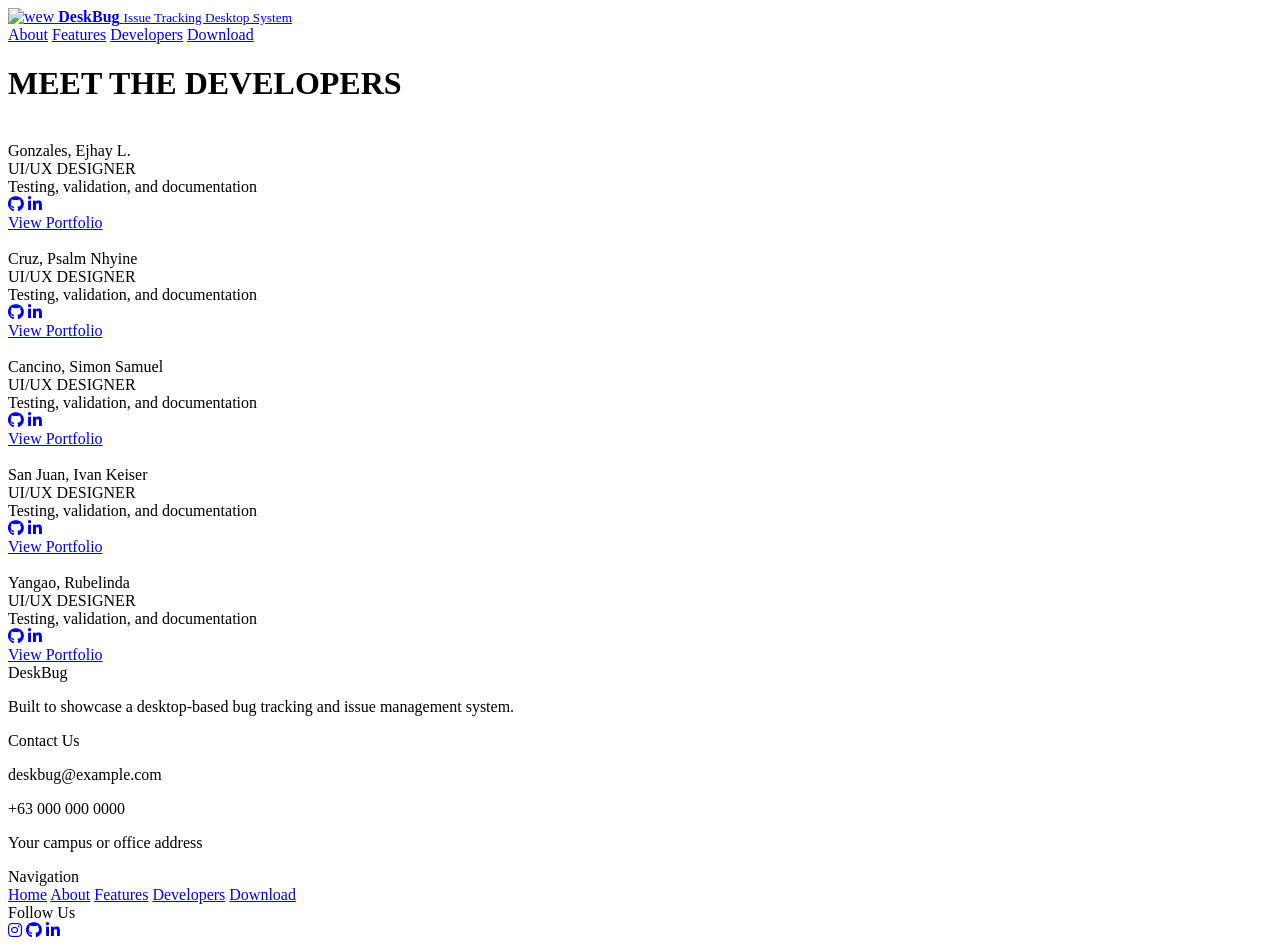
==== developers.html @ 0495f387 "Create developers.html" ====
<!DOCTYPE html>
<html lang="en">
<head>
<meta charset="UTF-8">
<meta name="viewport" content="width=device-width, initial-scale=1.0">
<title>Developers</title>

<link href="https://fonts.googleapis.com/css2?family=Poppins:wght@300;400;600;700&display=swap" rel="stylesheet">
<link rel="stylesheet" href="https://cdnjs.cloudflare.com/ajax/libs/font-awesome/6.5.0/css/all.min.css">

<link rel="stylesheet" href="developers.css">
</head>

<body>

<div class="page-shell">
    <header class="site-header">
      <a class="brand" href="#top" aria-label="DeskBug home">
        <span class="brand-mark">
            <img src="image/deskbug-logo.png" alt="wew">
        </span>
        <span class="brand-text">
          <strong>DeskBug</strong>
          <small>Issue Tracking Desktop System</small>
        </span>
      </a>

      <nav class="site-nav">
        <a href="index.html#about">About</a>
        <a href="index.html#features">Features</a>
        <a href="developers.html">Developers</a>
        <a href="index.html#download">Download</a>
      </nav>
    </header>

<div class="container">
<h1>MEET THE DEVELOPERS</h1>

<div class="cards">

<div class="card">
<div class="avatar">
<img src="pictures/ejhay.jpg" alt="">
</div>
<div class="name">Gonzales, Ejhay L.</div>
<div class="role">UI/UX DESIGNER</div>
<div class="desc">Testing, validation, and documentation</div>
<div class="icons">
<a href="https://github.com/CosmicJhay"><i class="fa-brands fa-github"></i></a>
<a href="https://www.linkedin.com/in/cosmicjhay/"><i class="fa-brands fa-linkedin-in"></i></a>
</div>
<a href="https://cosmicjhay.github.io/My-Portfolio/" class="btn">View Portfolio</a>
</div>

<div class="card">
<div class="avatar">
<img src="pictures/psalm.png" alt="">
</div>
<div class="name">Cruz, Psalm Nhyine</div>
<div class="role">UI/UX DESIGNER</div>
<div class="desc">Testing, validation, and documentation</div>
<div class="icons">
<a href="https://github.com/pscacruzcantcode"><i class="fa-brands fa-github"></i></a>
<a href="https://www.linkedin.com/in/psalm-nhyine-4374ba395/"><i class="fa-brands fa-linkedin-in"></i></a>
</div>
<a href="https://pscacruzcantcode.github.io/Portfolio/" class="btn">View Portfolio</a>
</div>

<div class="card">
<div class="avatar">
<img src="pictures/simon.jpg" alt="">
</div>
<div class="name">Cancino, Simon Samuel</div>
<div class="role">UI/UX DESIGNER</div>
<div class="desc">Testing, validation, and documentation</div>
<div class="icons">
<a href="https://github.com/samuelcantprogramm"><i class="fa-brands fa-github"></i></a>
<a href="https://www.linkedin.com/in/simon-samuel-cancino-26a07b339/"><i class="fa-brands fa-linkedin-in"></i></a>
</div>
<a href="https://website-portfolio-gilt-ten.vercel.app/" class="btn">View Portfolio</a>
</div>
</div>

<div class="cards2">
<div class="cards1">
<div class="avatar">
<img src="pictures/ivan.jpg" alt="">
</div>
<div class="name">San Juan, Ivan Keiser</div>
<div class="role">UI/UX DESIGNER</div>
<div class="desc">Testing, validation, and documentation</div>
<div class="icons">
<a href="https://github.com/ivnasanjuanup-ship-it"><i class="fa-brands fa-github"></i></a>
<a href="https://www.linkedin.com/in/ivan-keiser-nazareno-san-juan-a33530395/"><i class="fa-brands fa-linkedin-in"></i></a>
</div>
<a href="https://ivnasanjuanup-ship-it.github.io/MyPortfolio/" class="btn">View Portfolio</a>
</div>

<div class="cards1">
<div class="avatar">
<img src="pictures/rubelinda.jpg" alt="">
</div>
<div class="name">Yangao, Rubelinda</div>
<div class="role">UI/UX DESIGNER</div>
<div class="desc">Testing, validation, and documentation</div>
<div class="icons">
<a href="https://github.com/rupiyangaoup-pixel"><i class="fa-brands fa-github"></i></a>
<a href="https://www.linkedin.com/in/rubelinda-pimentil-yangao-a27556395/"><i class="fa-brands fa-linkedin-in"></i></a>
</div>
<a href="https://rupiyangaoup-pixel.github.io/rubelinda-portfolio/" class="btn">View Portfolio</a>
</div>
</div>
</div>
</div>

<footer class="site-footer">
<div class="footer-section">
<div class="footer-title">DeskBug</div>
<p>Built to showcase a desktop-based bug tracking and issue management system.</p>
</div>

<div class="footer-section">
<div class="footer-title">Contact Us</div>
<p>deskbug@example.com</p>
<p>+63 000 000 0000</p>
<p>Your campus or office address</p>
</div>
<div class="footer-section">
  <div class="footer-title">Navigation</div>
  <nav class="footer-nav">
    <a href="index.html#top">Home</a>
    <a href="index.html#about">About</a>
    <a href="index.html#features">Features</a>
    <a href="developers.html">Developers</a>
    <a href="index.html#download">Download</a>
  </nav>
  </div>
  <div class="footer-section">
  <div class="footer-title">Follow Us</div>
  <div class="social">
    <a href="https://www.instagram.com/"><i class="fa-brands fa-instagram"></i></a>
    <a href="https://github.com/"><i class="fa-brands fa-github"></i></a>
    <a href="https://www.linkedin.com/"><i class="fa-brands fa-linkedin-in"></i></a>
  </div>
  </div>
  </div>
</footer>

</body>
</html>
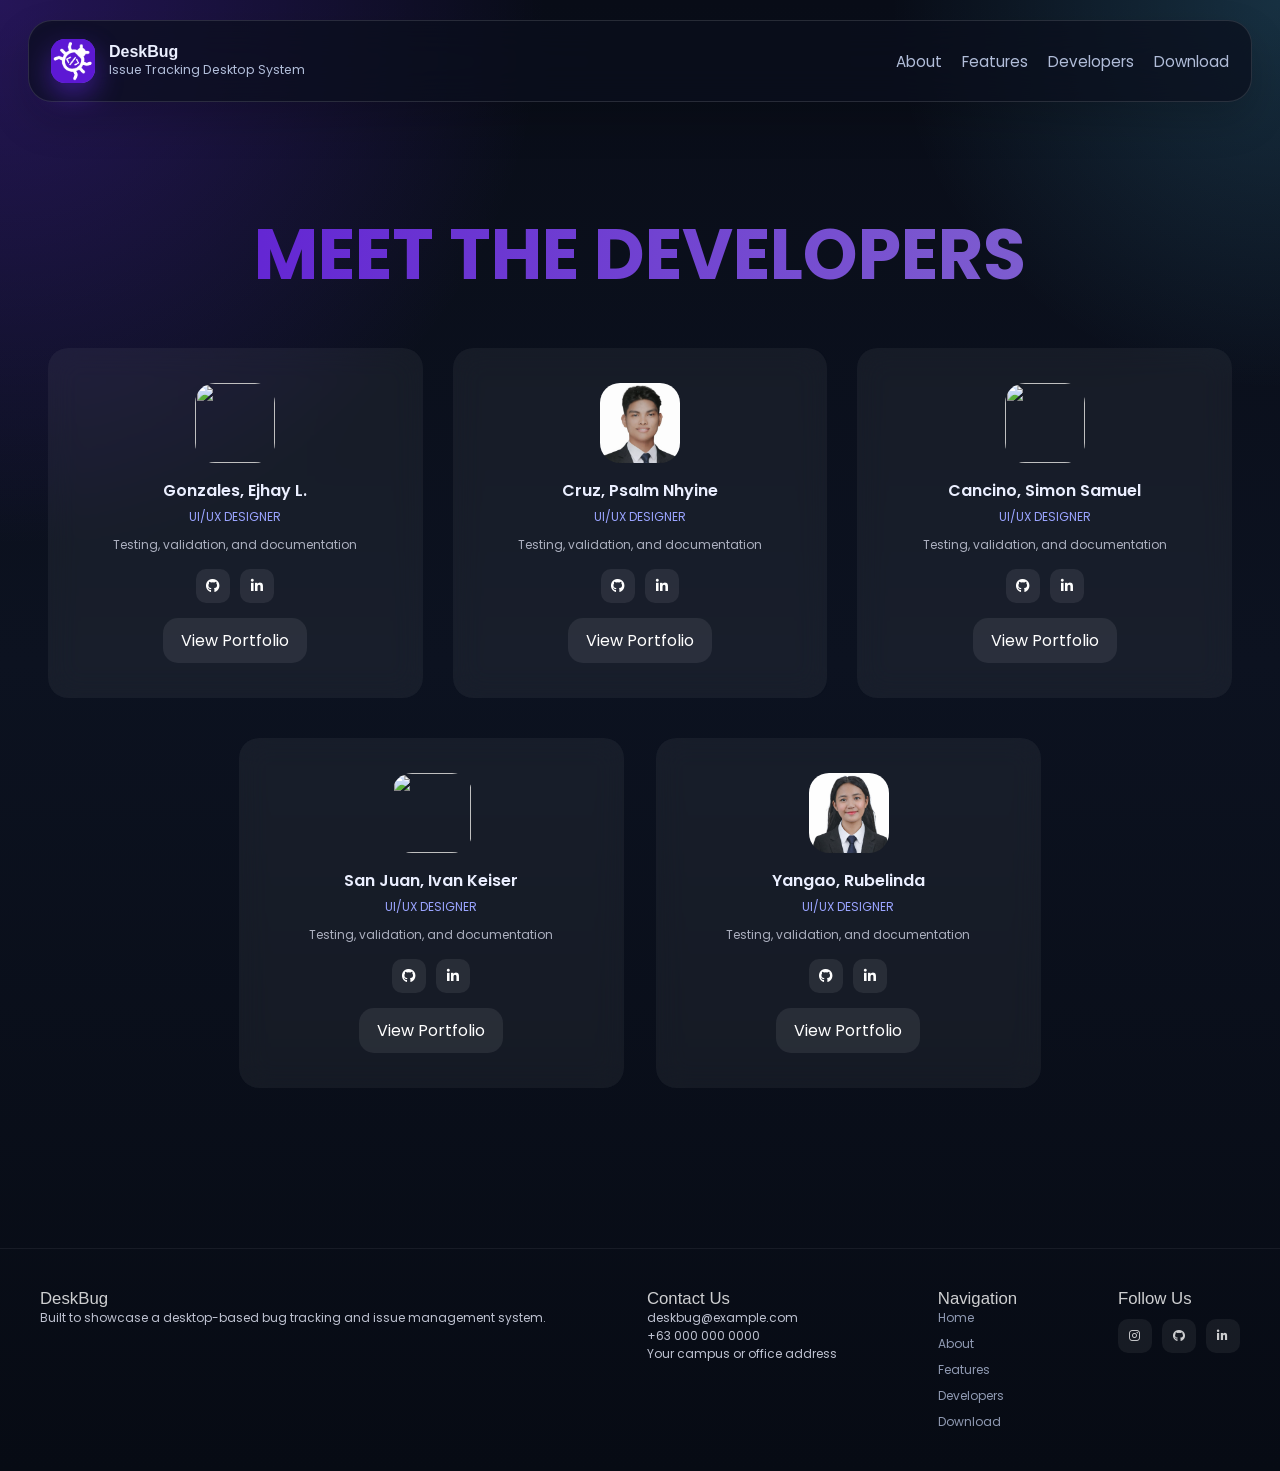
==== commit 611cc1be: "Update developers.html" ====
--- a/developers.html
+++ b/developers.html
@@ -15,7 +15,7 @@
 
 <div class="page-shell">
     <header class="site-header">
-      <a class="brand" href="#top" aria-label="DeskBug home">
+      <a class="brand" href="index.html#top" aria-label="DeskBug home">
         <span class="brand-mark">
             <img src="image/deskbug-logo.png" alt="wew">
         </span>
--- a/developers.css
+++ b/developers.css
@@ -0,0 +1,551 @@
+*{
+margin:0;
+padding:0;
+box-sizing:border-box;
+font-family:'Poppins',sans-serif;
+}
+
+body{
+background:radial-gradient(circle at top left,#2b0d5c,#050b1f 60%);
+color:#fff;
+min-height:100vh;
+}
+
+:root {
+  --bg: #070b14;
+  --bg-soft: #12192a;
+  --surface: rgba(255, 255, 255, 0.08);
+  --surface-strong: rgba(255, 255, 255, 0.9);
+  --surface-panel: #f5f7fd;
+  --text: #ebefff;
+  --text-soft: #b1bdd9;
+  --text-dark: #171a24;
+  --line: rgba(255, 255, 255, 0.12);
+  --violet: #6f2bff;
+  --violet-bright: #8d5dff;
+  --cyan: #58d2ff;
+  --mint: #7ef0d1;
+  --amber: #ffbe55;
+  --rose: #ff647c;
+  --shadow: 0 30px 80px rgba(5, 8, 20, 0.45);
+}
+
+* {
+  box-sizing: border-box;
+}
+
+html {
+  scroll-behavior: smooth;
+}
+
+body {
+  min-height: 100vh;
+  margin: 0;
+  font-family: "Manrope", "Segoe UI", sans-serif;
+  color: var(--text);
+  background:
+    radial-gradient(circle at top left, rgba(111, 43, 255, 0.28), transparent 28%),
+    radial-gradient(circle at top right, rgba(88, 210, 255, 0.18), transparent 20%),
+    linear-gradient(180deg, #090d18 0%, #0c1220 45%, #070b14 100%);
+}
+
+a {
+  color: inherit;
+  text-decoration: none;
+}
+
+a:focus-visible,
+.button:focus-visible {
+  outline: 2px solid var(--mint);
+  outline-offset: 4px;
+}
+
+img {
+  max-width: 100%;
+  display: block;
+}
+
+.page-shell {
+  width: min(1320px, calc(100% - 56px));
+  margin: 0 auto;
+  padding: 20px 0 40px;
+}
+
+.site-header {
+  position: sticky;
+  top: 20px;
+  z-index: 10;
+  display: flex;
+  align-items: center;
+  justify-content: space-between;
+  gap: 20px;
+  padding: 18px 22px;
+  margin-bottom: 40px;
+  border: 1px solid var(--line);
+  border-radius: 24px;
+  background: rgba(10, 15, 28, 0.72);
+  backdrop-filter: blur(18px);
+  box-shadow: 0 18px 40px rgba(0, 0, 0, 0.18);
+}
+
+#top {
+  scroll-margin-top: 120px;
+}
+
+.brand {
+  display: inline-flex;
+  align-items: center;
+  gap: 14px;
+}
+
+.brand-mark,
+.mock-icon,
+.developer-avatar {
+  display: grid;
+  place-items: center;
+  font-family: "Space Grotesk", sans-serif;
+  font-weight: 700;
+  letter-spacing: 0.04em;
+}
+
+.brand-mark {
+  width: 44px;
+  height: 44px;
+  border-radius: 14px;
+   color: #fff;
+  background: linear-gradient(135deg, var(--violet), #8f67ff);
+  box-shadow: 0 12px 28px rgba(111, 43, 255, 0.45);
+  
+}
+
+.brand-mark img{
+    border-radius: 14px;
+}
+
+.brand-text {
+  display: flex;
+  flex-direction: column;
+}
+
+.brand-text strong {
+  font-family: "Space Grotesk", sans-serif;
+  font-size: 1rem;
+}
+
+.brand-text small {
+  color: var(--text-soft);
+  font-size: 0.78rem;
+}
+
+.site-nav {
+  display: flex;
+  align-items: center;
+  gap: 20px;
+  color: var(--text-soft);
+  font-size: 0.95rem;
+}
+
+.site-nav a:hover,
+.site-nav a:focus-visible {
+  color: #fff;
+}
+
+header{
+display:flex;
+justify-content:space-between;
+align-items:center;
+padding:20px 40px;
+position:sticky;
+top:0;
+background:rgba(5,11,31,0.7);
+backdrop-filter:blur(10px);
+z-index:10;
+}
+
+.logo{
+display:flex;
+align-items:center;
+gap:10px;
+font-weight:600;
+}
+
+.logo-box{
+width:40px;
+height:40px;
+border-radius:12px;
+background:linear-gradient(135deg,#7b4bff,#4bd6ff);
+display:flex;
+align-items:center;
+justify-content:center;
+font-size:14px;
+font-weight:700;
+}
+
+nav{
+overflow-x:auto;
+white-space:nowrap;
+}
+
+nav ul{
+display:flex;
+gap:30px;
+list-style:none;
+}
+
+nav ul li a{
+text-decoration:none;
+color:#fff;
+opacity:0.8;
+}
+
+nav ul li a:hover{
+opacity:1;
+}
+
+.container{
+text-align:center;
+padding:60px 20px;
+}
+
+h1 {
+  font-size: 70px;
+  font-weight: 700;
+  background: linear-gradient(90deg, #5D18D4, #846bce);
+
+  -webkit-background-clip: text;
+  -webkit-text-fill-color: transparent;
+
+  margin-bottom: 40px;
+}
+
+.cards{
+display:grid;
+grid-template-columns:repeat(3, 1fr);
+gap:30px;
+max-width:1200px;
+
+}
+
+.card{
+background:rgba(255,255,255,0.05);
+border-radius:20px;
+padding:35px 25px;
+backdrop-filter:blur(15px);
+transition:0.3s;
+min-height:320px;
+}
+
+.cards2 {
+  display: grid;
+  grid-template-columns: repeat(2, 385px);
+  max-width:1200px;
+  justify-content: center;
+  gap: 2rem;
+  margin-top: 40px;
+}
+
+
+.cards1{
+background:rgba(255,255,255,0.05);
+border-radius:20px;
+padding:35px 25px;
+backdrop-filter:blur(15px);
+transition:0.3s;
+min-height:320px;
+margin-left: 0;
+}
+
+.card:hover{
+transform:translateY(-10px);
+}
+
+.cards1:hover{
+transform:translateY(-10px);
+}
+
+.avatar{
+width:80px;
+height:80px;
+border-radius:20px;
+margin:0 auto 15px;
+overflow:hidden;
+}
+
+.avatar img{
+width:100%;
+height:100%;
+object-fit:cover;
+}
+
+.name{
+font-weight:600;
+margin-bottom:5px;
+}
+
+.role{
+font-size:12px;
+color:#9aa4ff;
+margin-bottom:10px;
+}
+
+.desc{
+font-size:12px;
+opacity:0.7;
+margin-bottom:15px;
+}
+
+.icons{
+display:flex;
+justify-content:center;
+gap:10px;
+margin-bottom:15px;
+}
+
+.icons a{
+width:34px;
+height:34px;
+border-radius:10px;
+background:rgba(255,255,255,0.08);
+display:flex;
+align-items:center;
+justify-content:center;
+color:#fff;
+transition:0.3s;
+font-size:14px;
+text-decoration: none;
+}
+
+.icons a:hover{
+background:linear-gradient(90deg,#7b4bff,#4bd6ff);
+transform:scale(1.1);
+}
+
+.btn{
+display:inline-block;
+padding:10px 18px;
+border-radius:15px;
+background:rgba(255,255,255,0.08);
+color:#fff;
+text-decoration:none;
+transition:0.3s;
+}
+
+.btn:hover{
+background:linear-gradient(90deg,#7b4bff,#4bd6ff);
+}
+
+footer{
+margin-top:60px;
+padding:40px;
+display:flex;
+justify-content:space-between;
+flex-wrap:wrap;
+gap:20px;
+font-size:12px;
+opacity:0.8;
+border-top: 1px solid rgba(255, 255, 255, 0.08);
+}
+
+.footer-title {
+  color: #fff;
+  font-family: "Space Grotesk", sans-serif;
+  font-size: 1.05rem;
+}
+
+.footer-column {
+  display: grid;
+  align-content: start;
+  gap: 12px;
+}
+
+/* Navigation */
+.footer-nav {
+  display: flex;
+  flex-direction: column;
+  gap: 8px;
+}
+
+.footer-nav a {
+  color: var(--text-soft);
+  transition: 0.3s;
+}
+
+.footer-nav a:hover {
+  color: #fff;
+  transform: translateX(4px);
+}
+
+.social{
+display:flex;
+gap:10px;
+margin-top:10px;
+}
+
+.social a{
+width:34px;
+height:34px;
+border-radius:10px;
+background:rgba(255,255,255,0.08);
+display:flex;
+align-items:center;
+justify-content:center;
+color:#fff;
+transition:0.3s;
+text-decoration: none;
+}
+
+.social a:hover{
+background:linear-gradient(90deg,#7b4bff,#4bd6ff);
+transform:scale(1.1);
+}
+
+@keyframes fade-up {
+  from {
+    opacity: 0;
+    transform: translateY(20px);
+  }
+
+  to {
+    opacity: 1;
+    transform: translateY(0);
+  }
+}
+
+@keyframes drift {
+  0%,
+  100% {
+    transform: translate3d(0, 0, 0);
+  }
+
+  50% {
+    transform: translate3d(12px, -14px, 0);
+  }
+}
+
+@keyframes float-window {
+  0%,
+  100% {
+    transform: translateY(0);
+  }
+
+  50% {
+    transform: translateY(-8px);
+  }
+}
+
+@media (max-width: 1120px) {
+  .hero-section,
+  .download-section {
+    grid-template-columns: 1fr;
+  }
+
+  .hero-visual {
+    justify-content: center;
+    align-items: flex-start;
+    min-height: auto;
+    padding-top: 8px;
+  }
+
+  .app-window {
+    width: min(100%, 800px);
+    margin-left: 0;
+  }
+
+  .window-body {
+    min-height: 470px;
+  }
+
+  .about-grid,
+  .developers-grid {
+    grid-template-columns: repeat(2, 1fr);
+  }
+}
+
+@media (max-width: 860px) {
+  .page-shell {
+    width: min(100% - 26px, 1000px);
+    padding-top: 12px;
+  }
+
+  .hero-stats,
+  .features-grid,
+  .workflow-strip,
+  .metric-grid,
+  .mock-panels,
+  .site-footer {
+    grid-template-columns: 1fr;
+  }
+
+  .site-header {
+    position: static;
+    flex-direction: column;
+    align-items: flex-start;
+  }
+
+  .site-nav {
+    display: grid;
+    gap: 12px;
+  }
+
+  .hero-section,
+  .about-section,
+  .features-section,
+  .developers-section,
+  .download-section {
+    padding: 64px 0;
+  }
+
+  .window-body {
+    grid-template-columns: 1fr;
+    min-height: auto;
+  }
+
+  .mock-sidebar {
+    gap: 18px;
+    min-height: 210px;
+  }
+
+  .hero-visual {
+    padding-top: 0;
+  }
+
+  .about-grid,
+  .developers-grid {
+    grid-template-columns: 1fr;
+  }
+}
+
+@media (prefers-reduced-motion: reduce) {
+  html {
+    scroll-behavior: auto;
+  }
+
+  *,
+  *::before,
+  *::after {
+    animation: none !important;
+    transition: none !important;
+  }
+}
+
+@media (max-width: 560px) {
+  section {
+    padding: 52px 0;
+  }
+
+  h1 {
+    font-size: 2.6rem;
+  }
+
+  h2 {
+    font-size: 1.85rem;
+  }
+
+  .button {
+    width: 100%;
+  }
+
+  .app-window {
+    width: 100%;
+  }
+}
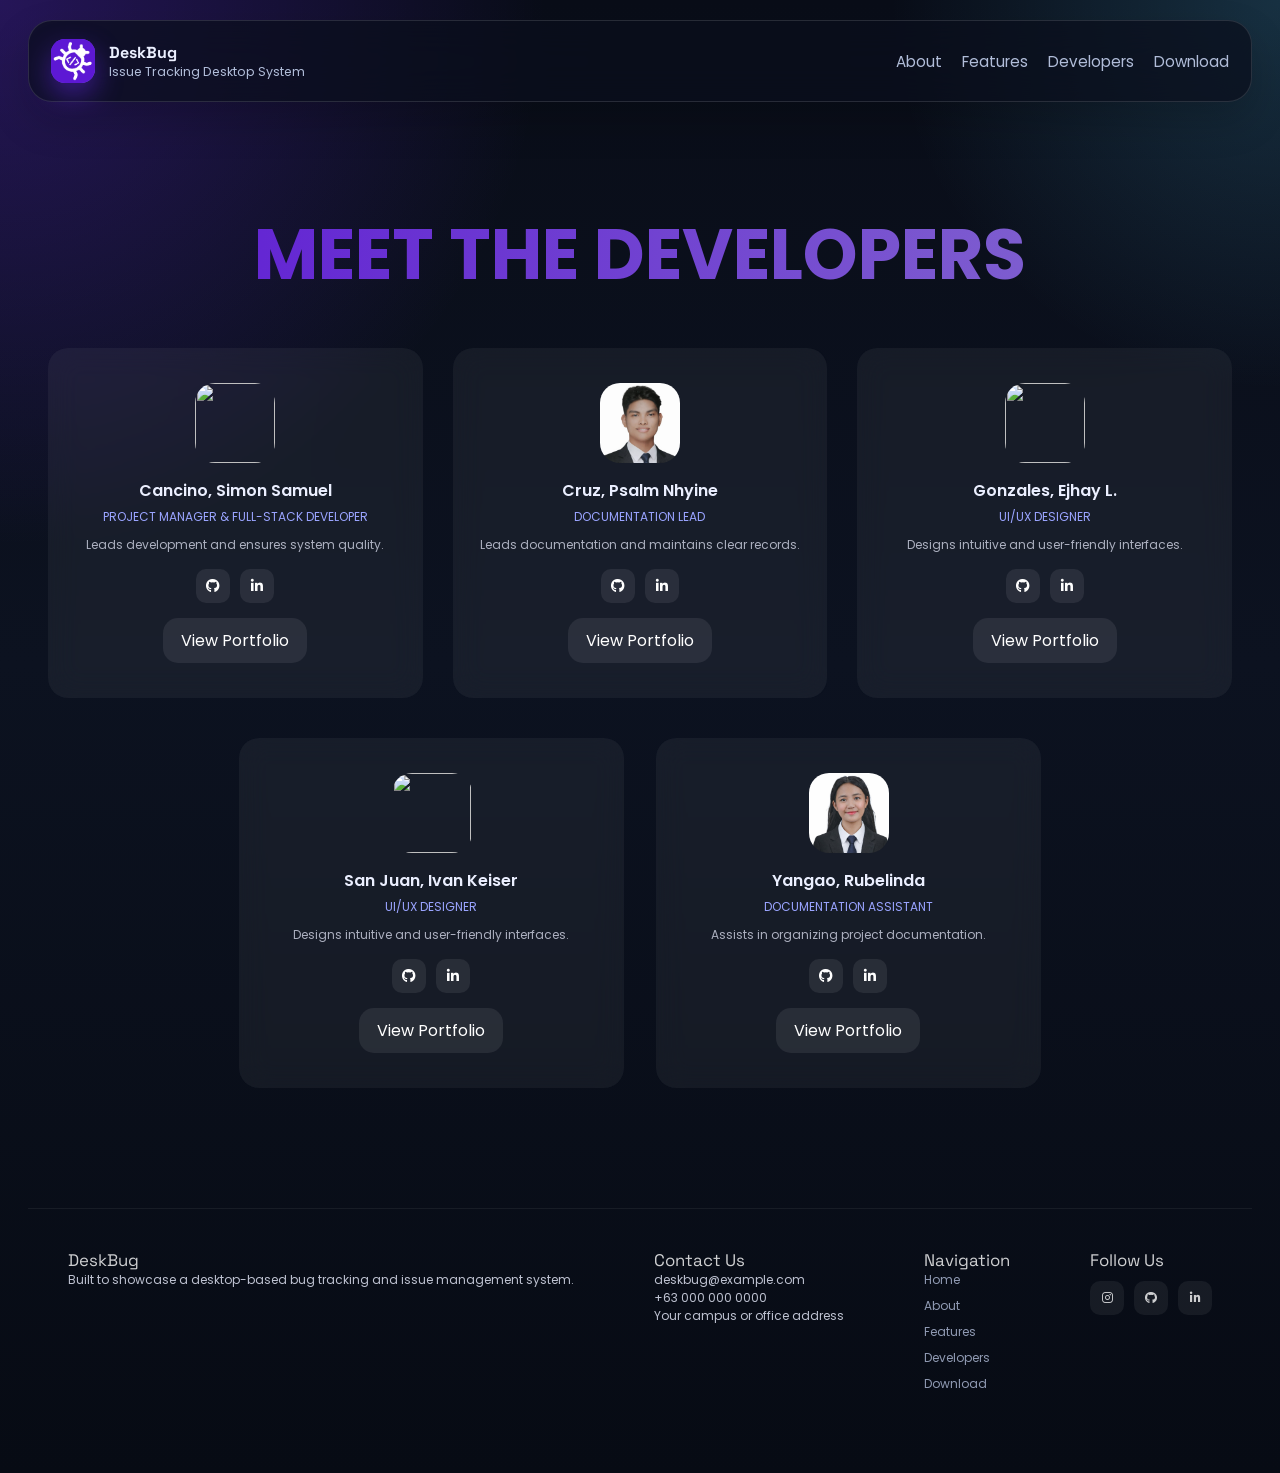
==== commit 917c5d99: "Update developers.html" ====
--- a/developers.html
+++ b/developers.html
@@ -7,6 +7,7 @@
 
 <link href="https://fonts.googleapis.com/css2?family=Poppins:wght@300;400;600;700&display=swap" rel="stylesheet">
 <link rel="stylesheet" href="https://cdnjs.cloudflare.com/ajax/libs/font-awesome/6.5.0/css/all.min.css">
+<link href="https://fonts.googleapis.com/css2?family=Manrope:wght@400;500;700;800&family=Space+Grotesk:wght@500;700&display=swap" rel="stylesheet">
 
 <link rel="stylesheet" href="developers.css">
 </head>
@@ -28,7 +29,7 @@
       <nav class="site-nav">
         <a href="index.html#about">About</a>
         <a href="index.html#features">Features</a>
-        <a href="developers.html">Developers</a>
+        <a href="#top">Developers</a>
         <a href="index.html#download">Download</a>
       </nav>
     </header>
@@ -40,16 +41,16 @@
 
 <div class="card">
 <div class="avatar">
-<img src="pictures/ejhay.jpg" alt="">
+<img src="pictures/simon.jpg" alt="">
 </div>
-<div class="name">Gonzales, Ejhay L.</div>
-<div class="role">UI/UX DESIGNER</div>
-<div class="desc">Testing, validation, and documentation</div>
+<div class="name">Cancino, Simon Samuel</div>
+<div class="role">PROJECT MANAGER & FULL-STACK DEVELOPER</div>
+<div class="desc">Leads development and ensures system quality.</div>
 <div class="icons">
-<a href="https://github.com/CosmicJhay"><i class="fa-brands fa-github"></i></a>
-<a href="https://www.linkedin.com/in/cosmicjhay/"><i class="fa-brands fa-linkedin-in"></i></a>
+<a href="https://github.com/samuelcantprogramm"><i class="fa-brands fa-github"></i></a>
+<a href="https://www.linkedin.com/in/simon-samuel-cancino-26a07b339/"><i class="fa-brands fa-linkedin-in"></i></a>
 </div>
-<a href="https://cosmicjhay.github.io/My-Portfolio/" class="btn">View Portfolio</a>
+<a href="https://website-portfolio-gilt-ten.vercel.app/" class="btn">View Portfolio</a>
 </div>
 
 <div class="card">
@@ -57,8 +58,8 @@
 <img src="pictures/psalm.png" alt="">
 </div>
 <div class="name">Cruz, Psalm Nhyine</div>
-<div class="role">UI/UX DESIGNER</div>
-<div class="desc">Testing, validation, and documentation</div>
+<div class="role">DOCUMENTATION LEAD</div>
+<div class="desc">Leads documentation and maintains clear records.</div>
 <div class="icons">
 <a href="https://github.com/pscacruzcantcode"><i class="fa-brands fa-github"></i></a>
 <a href="https://www.linkedin.com/in/psalm-nhyine-4374ba395/"><i class="fa-brands fa-linkedin-in"></i></a>
@@ -68,18 +69,19 @@
 
 <div class="card">
 <div class="avatar">
-<img src="pictures/simon.jpg" alt="">
+<img src="pictures/ejhay.jpg" alt="">
 </div>
-<div class="name">Cancino, Simon Samuel</div>
+<div class="name">Gonzales, Ejhay L.</div>
 <div class="role">UI/UX DESIGNER</div>
-<div class="desc">Testing, validation, and documentation</div>
+<div class="desc">Designs intuitive and user-friendly interfaces.</div>
 <div class="icons">
-<a href="https://github.com/samuelcantprogramm"><i class="fa-brands fa-github"></i></a>
-<a href="https://www.linkedin.com/in/simon-samuel-cancino-26a07b339/"><i class="fa-brands fa-linkedin-in"></i></a>
+<a href="https://github.com/CosmicJhay"><i class="fa-brands fa-github"></i></a>
+<a href="https://www.linkedin.com/in/cosmicjhay/"><i class="fa-brands fa-linkedin-in"></i></a>
 </div>
-<a href="https://website-portfolio-gilt-ten.vercel.app/" class="btn">View Portfolio</a>
+<a href="https://cosmicjhay.github.io/My-Portfolio/" class="btn">View Portfolio</a>
 </div>
 </div>
+
 
 <div class="cards2">
 <div class="cards1">
@@ -88,7 +90,7 @@
 </div>
 <div class="name">San Juan, Ivan Keiser</div>
 <div class="role">UI/UX DESIGNER</div>
-<div class="desc">Testing, validation, and documentation</div>
+<div class="desc">Designs intuitive and user-friendly interfaces.</div>
 <div class="icons">
 <a href="https://github.com/ivnasanjuanup-ship-it"><i class="fa-brands fa-github"></i></a>
 <a href="https://www.linkedin.com/in/ivan-keiser-nazareno-san-juan-a33530395/"><i class="fa-brands fa-linkedin-in"></i></a>
@@ -101,8 +103,8 @@
 <img src="pictures/rubelinda.jpg" alt="">
 </div>
 <div class="name">Yangao, Rubelinda</div>
-<div class="role">UI/UX DESIGNER</div>
-<div class="desc">Testing, validation, and documentation</div>
+<div class="role">DOCUMENTATION ASSISTANT</div>
+<div class="desc">Assists in organizing project documentation.</div>
 <div class="icons">
 <a href="https://github.com/rupiyangaoup-pixel"><i class="fa-brands fa-github"></i></a>
 <a href="https://www.linkedin.com/in/rubelinda-pimentil-yangao-a27556395/"><i class="fa-brands fa-linkedin-in"></i></a>
@@ -111,8 +113,6 @@
 </div>
 </div>
 </div>
-</div>
-
 <footer class="site-footer">
 <div class="footer-section">
 <div class="footer-title">DeskBug</div>
@@ -131,7 +131,7 @@
     <a href="index.html#top">Home</a>
     <a href="index.html#about">About</a>
     <a href="index.html#features">Features</a>
-    <a href="developers.html">Developers</a>
+    <a href="#top">Developers</a>
     <a href="index.html#download">Download</a>
   </nav>
   </div>
@@ -145,6 +145,9 @@
   </div>
   </div>
 </footer>
+</div>
+
+
 
 </body>
 </html>
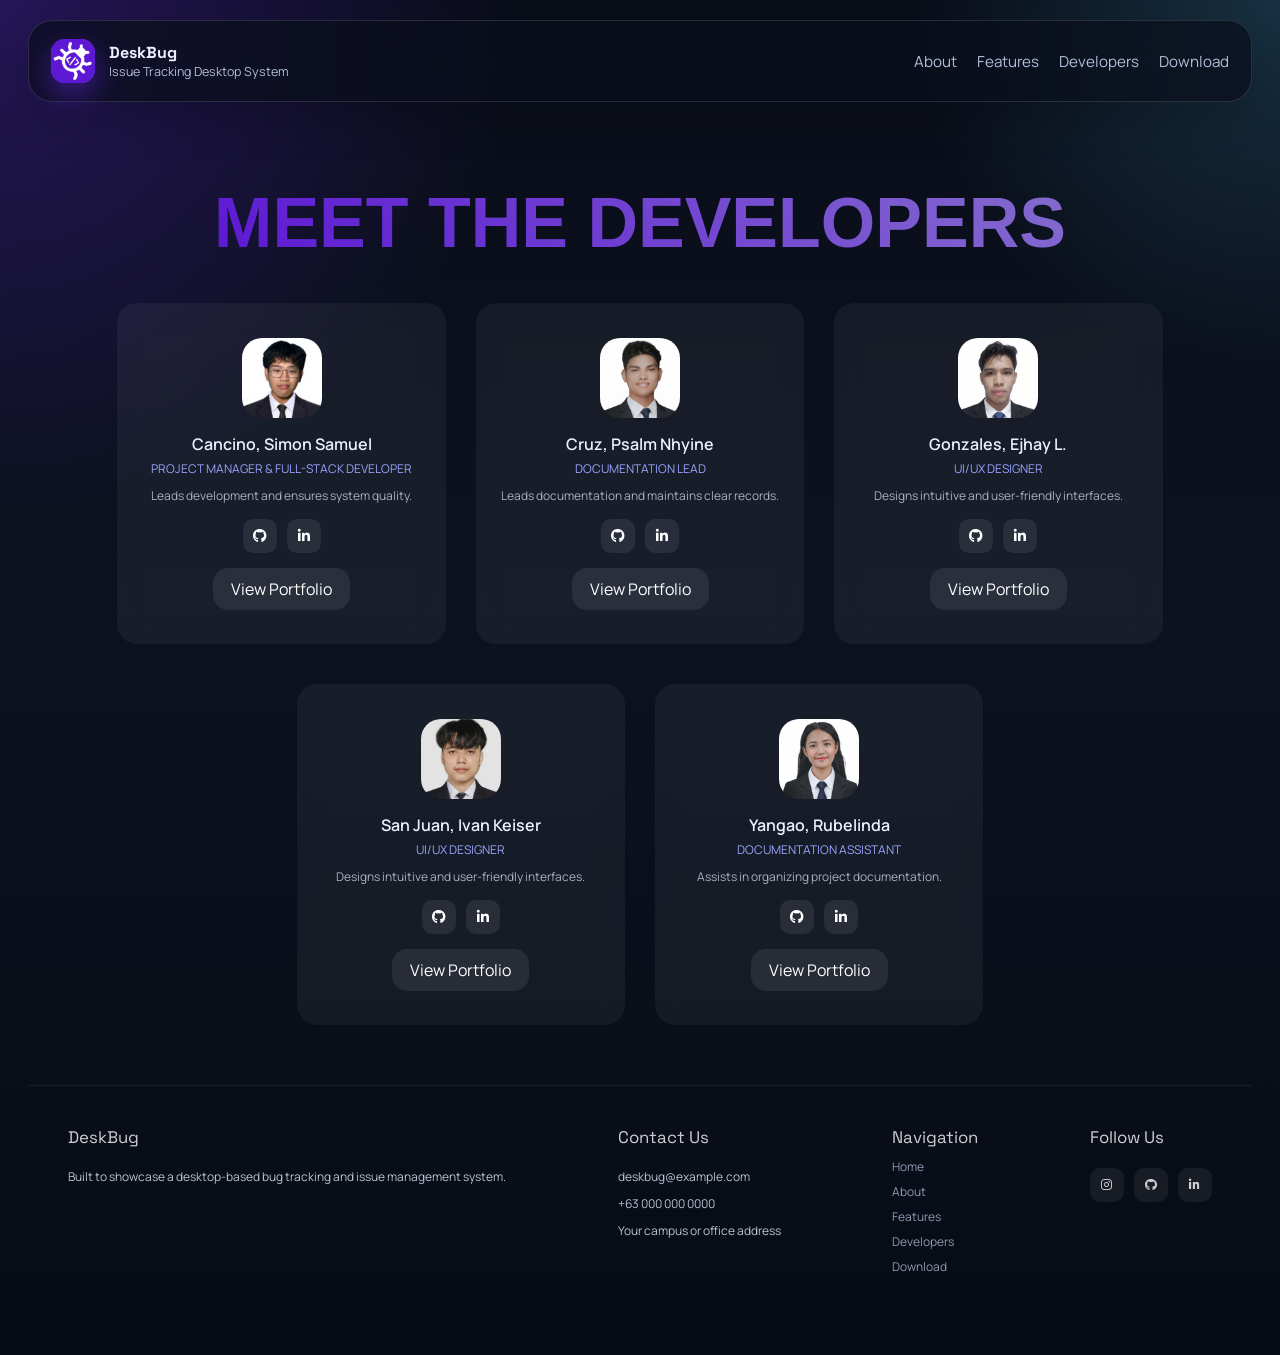
==== commit cd91416d: "Update developers.html" ====
--- a/developers.html
+++ b/developers.html
@@ -41,7 +41,7 @@
 
 <div class="card">
 <div class="avatar">
-<img src="pictures/simon.jpg" alt="">
+<img src="pictures/simon.png" alt="">
 </div>
 <div class="name">Cancino, Simon Samuel</div>
 <div class="role">PROJECT MANAGER & FULL-STACK DEVELOPER</div>
@@ -69,7 +69,7 @@
 
 <div class="card">
 <div class="avatar">
-<img src="pictures/ejhay.jpg" alt="">
+<img src="pictures/ejhay.png" alt="">
 </div>
 <div class="name">Gonzales, Ejhay L.</div>
 <div class="role">UI/UX DESIGNER</div>
@@ -86,7 +86,7 @@
 <div class="cards2">
 <div class="cards1">
 <div class="avatar">
-<img src="pictures/ivan.jpg" alt="">
+<img src="pictures/ivan.png" alt="">
 </div>
 <div class="name">San Juan, Ivan Keiser</div>
 <div class="role">UI/UX DESIGNER</div>
--- a/developers.css
+++ b/developers.css
@@ -2,7 +2,6 @@
 margin:0;
 padding:0;
 box-sizing:border-box;
-font-family:'Poppins',sans-serif;
 }
 
 body{
@@ -68,7 +67,7 @@
 .page-shell {
   width: min(1320px, calc(100% - 56px));
   margin: 0 auto;
-  padding: 20px 0 40px;
+  padding: 1px 0 40px;
 }
 
 .site-header {
@@ -86,6 +85,7 @@
   background: rgba(10, 15, 28, 0.72);
   backdrop-filter: blur(18px);
   box-shadow: 0 18px 40px rgba(0, 0, 0, 0.18);
+  font-family: "Manrope", sans-serif;
 }
 
 #top {
@@ -143,6 +143,7 @@
   gap: 20px;
   color: var(--text-soft);
   font-size: 0.95rem;
+  font-family: "Manrope", sans-serif;
 }
 
 .site-nav a:hover,
@@ -150,47 +151,7 @@
   color: #fff;
 }
 
-header{
-display:flex;
-justify-content:space-between;
-align-items:center;
-padding:20px 40px;
-position:sticky;
-top:0;
-background:rgba(5,11,31,0.7);
-backdrop-filter:blur(10px);
-z-index:10;
-}
-
-.logo{
-display:flex;
-align-items:center;
-gap:10px;
-font-weight:600;
-}
-
-.logo-box{
-width:40px;
-height:40px;
-border-radius:12px;
-background:linear-gradient(135deg,#7b4bff,#4bd6ff);
-display:flex;
-align-items:center;
-justify-content:center;
-font-size:14px;
-font-weight:700;
-}
-
-nav{
-overflow-x:auto;
-white-space:nowrap;
-}
-
-nav ul{
-display:flex;
-gap:30px;
-list-style:none;
-}
+
 
 nav ul li a{
 text-decoration:none;
@@ -204,14 +165,17 @@
 
 .container{
 text-align:center;
-padding:60px 20px;
+display: flex;
+  flex-direction: column;
+  align-items: center; /* centers everything horizontally */
+  padding: 60px 20px;
 }
 
 h1 {
   font-size: 70px;
   font-weight: 700;
-  background: linear-gradient(90deg, #5D18D4, #846bce);
-
+  background: linear-gradient(50deg, #5D18D4, #846bce);
+  font-family: 'Franklin Gothic Medium', 'Arial Narrow', Arial, sans-serif;
   -webkit-background-clip: text;
   -webkit-text-fill-color: transparent;
 
@@ -244,6 +208,22 @@
   margin-top: 40px;
 }
 
+.card,
+.cards1 {
+  width: 328.41px;
+  height: 340.8px;
+  max-width: 328.41px;
+  min-width: 328.41px;
+  box-sizing: border-box;
+}
+.cards,
+.cards2 {
+  display: grid;
+  grid-template-columns: repeat(auto-fit, 328.41px);
+  gap: 30px;
+
+  justify-content: center;
+}
 
 .cards1{
 background:rgba(255,255,255,0.05);
@@ -334,28 +314,33 @@
 background:linear-gradient(90deg,#7b4bff,#4bd6ff);
 }
 
-footer{
-margin-top:60px;
-padding:40px;
-display:flex;
-justify-content:space-between;
-flex-wrap:wrap;
-gap:20px;
-font-size:12px;
-opacity:0.8;
-border-top: 1px solid rgba(255, 255, 255, 0.08);
-}
+.site-footer {
+  margin-top:60px 0px 0px;
+  padding:40px;
+  display:flex;
+  justify-content:space-between;
+  flex-wrap:wrap;
+  gap:20px;
+  font-size:12px;
+  opacity:0.8;
+  border-top: 1px solid rgba(255, 255, 255, 0.08);
+}
+
 
 .footer-title {
   color: #fff;
   font-family: "Space Grotesk", sans-serif;
   font-size: 1.05rem;
+  padding: 0px 0px 10px;
 }
 
 .footer-column {
   display: grid;
   align-content: start;
   gap: 12px;
+}
+.footer-section p{
+  margin: 10px 0px;
 }
 
 /* Navigation */
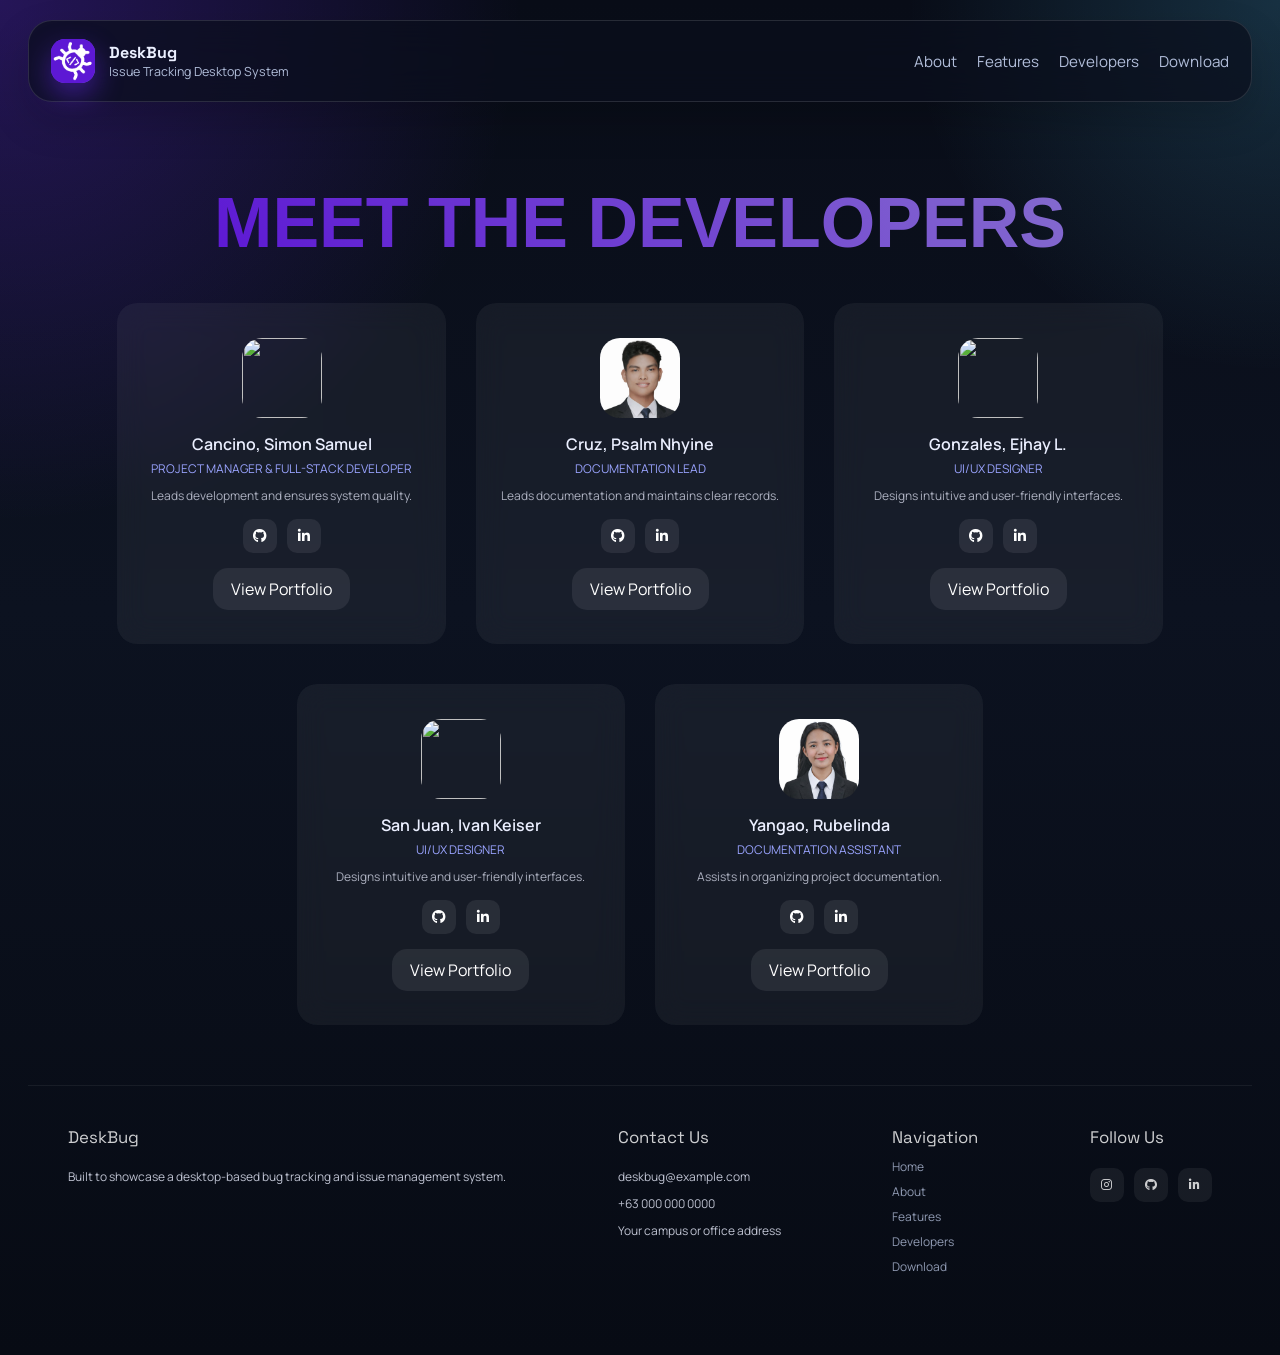
==== commit 48c06f19: "Update developers.html" ====
--- a/developers.html
+++ b/developers.html
@@ -35,13 +35,13 @@
     </header>
 
 <div class="container">
-<h1>MEET THE DEVELOPERS</h1>
+<h1 class="hero-title typewriter">MEET THE DEVELOPERS</h1>
 
 <div class="cards">
 
 <div class="card">
 <div class="avatar">
-<img src="pictures/simon.png" alt="">
+<img src="pictures/simon.jpg" alt="">
 </div>
 <div class="name">Cancino, Simon Samuel</div>
 <div class="role">PROJECT MANAGER & FULL-STACK DEVELOPER</div>
@@ -69,7 +69,7 @@
 
 <div class="card">
 <div class="avatar">
-<img src="pictures/ejhay.png" alt="">
+<img src="pictures/ejhay.jpg" alt="">
 </div>
 <div class="name">Gonzales, Ejhay L.</div>
 <div class="role">UI/UX DESIGNER</div>
@@ -86,7 +86,7 @@
 <div class="cards2">
 <div class="cards1">
 <div class="avatar">
-<img src="pictures/ivan.png" alt="">
+<img src="pictures/ivan.jpg" alt="">
 </div>
 <div class="name">San Juan, Ivan Keiser</div>
 <div class="role">UI/UX DESIGNER</div>
